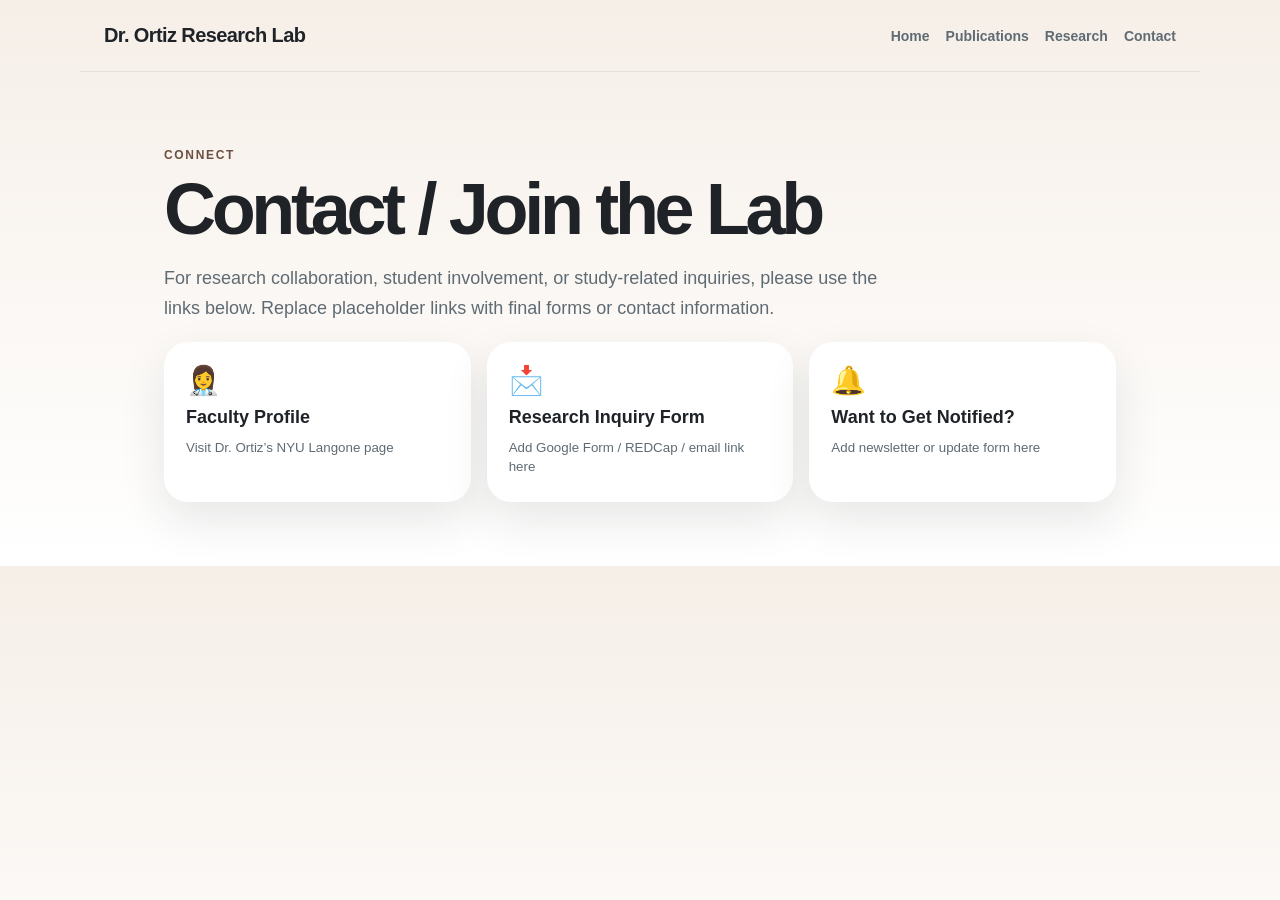
==== contact.html @ 75bac5b7 "Add files via upload" ====
<!DOCTYPE html>
<html lang="en">
<head>
  <meta charset="UTF-8" />
  <meta name="viewport" content="width=device-width, initial-scale=1.0" />
  <title>Contact | Dr. Ortiz Research Lab</title>
  <link rel="stylesheet" href="style.css" />
</head>
<body>
  <nav class="nav inner-nav">
    <a class="brand" href="index.html">Dr. Ortiz Research Lab</a>
    <div class="nav-links">
      <a href="index.html">Home</a>
      <a href="publications.html">Publications</a>
      <a href="research.html">Research</a>
      <a href="contact.html">Contact</a>
    </div>
  </nav>

  <main class="page-container">
    <p class="section-label">Connect</p>
    <h1>Contact / Join the Lab</h1>
    <p class="page-intro">For research collaboration, student involvement, or study-related inquiries, please use the links below. Replace placeholder links with final forms or contact information.</p>

    <div class="link-grid single">
      <a class="link-card" href="https://med.nyu.edu/faculty/robin-ortiz" target="_blank"><span>👩‍⚕️</span><strong>Faculty Profile</strong><small>Visit Dr. Ortiz’s NYU Langone page</small></a>
      <a class="link-card" href="#"><span>📩</span><strong>Research Inquiry Form</strong><small>Add Google Form / REDCap / email link here</small></a>
      <a class="link-card" href="#"><span>🔔</span><strong>Want to Get Notified?</strong><small>Add newsletter or update form here</small></a>
    </div>
  </main>
</body>
</html>
---- style.css ----
:root{
  --cream:#f6efe8;
  --white:#ffffff;
  --ink:#1f2328;
  --muted:#5f6b73;
  --brown:#6b4f3f;
  --accent:#57068c;
  --shadow:0 18px 45px rgba(31,35,40,.10);
}
*{box-sizing:border-box}
body{margin:0;font-family:Arial,Helvetica,sans-serif;background:linear-gradient(180deg,var(--cream),#fff);color:var(--ink)}
a{color:inherit}
.nav{max-width:1120px;margin:0 auto;padding:24px;display:flex;align-items:center;justify-content:space-between;gap:18px}
.inner-nav{border-bottom:1px solid rgba(31,35,40,.08)}
.brand{text-decoration:none;font-weight:800;letter-spacing:-.03em;font-size:20px}
.nav-links{display:flex;gap:16px;flex-wrap:wrap}
.nav-links a{text-decoration:none;color:var(--muted);font-weight:700;font-size:14px}
.nav-links a:hover{color:var(--accent)}
.hero{min-height:88vh;background:radial-gradient(circle at top left,rgba(87,6,140,.16),transparent 38%),linear-gradient(180deg,var(--cream),#fff)}
.hero-content{max-width:1120px;margin:0 auto;padding:54px 24px 80px;display:grid;grid-template-columns:1.15fr .85fr;gap:42px;align-items:center}
.eyebrow,.section-label{text-transform:uppercase;letter-spacing:.14em;color:var(--brown);font-weight:800;font-size:12px}
h1{font-size:clamp(38px,6vw,72px);line-height:.98;letter-spacing:-.06em;margin:12px 0 18px}
.intro,.page-intro{font-size:18px;line-height:1.7;color:var(--muted);max-width:720px}
.hero-buttons{display:flex;gap:14px;flex-wrap:wrap;margin-top:30px}
.primary-button,.secondary-button{padding:14px 20px;border-radius:999px;text-decoration:none;font-weight:800;display:inline-block}
.primary-button{background:var(--ink);color:white}.secondary-button{background:white;color:var(--ink);box-shadow:var(--shadow)}
.hero-card{background:rgba(255,255,255,.72);backdrop-filter:blur(12px);border:1px solid rgba(255,255,255,.7);border-radius:34px;padding:22px;box-shadow:var(--shadow);text-align:center}
.hero-card img{width:100%;aspect-ratio:1/1.05;object-fit:cover;border-radius:28px;display:block}.hero-card h2{margin:20px 0 8px}.hero-card p{color:var(--muted);line-height:1.55}
.section,.page-container{max-width:1000px;margin:0 auto;padding:64px 24px}.section h2{font-size:40px;letter-spacing:-.04em;margin:10px 0 24px}
.link-grid{display:grid;grid-template-columns:repeat(4,1fr);gap:16px}.link-grid.single{grid-template-columns:repeat(3,1fr)}
.link-card{background:white;text-decoration:none;border-radius:24px;padding:22px;box-shadow:var(--shadow);transition:.2s;min-height:160px;display:flex;flex-direction:column;gap:10px}.link-card:hover,.paper:hover,.research-card:hover{transform:translateY(-4px)}.link-card span{font-size:28px}.link-card strong{font-size:18px}.link-card small{color:var(--muted);line-height:1.45}
.paper-list{display:grid;gap:18px;margin-top:34px}.paper{display:block;text-decoration:none;background:white;border-radius:24px;padding:24px;box-shadow:var(--shadow);transition:.2s}.paper h2{font-size:22px;margin:0 0 10px;line-height:1.35}.paper p{color:var(--brown);font-weight:800;margin:0}.back-link{display:inline-block;margin-top:32px;text-decoration:none;color:var(--brown);font-weight:800}
.research-grid{display:grid;grid-template-columns:repeat(2,1fr);gap:18px;margin-top:34px}.research-card{background:white;border-radius:24px;padding:26px;box-shadow:var(--shadow);transition:.2s}.research-card h2{margin-top:0}.research-card p{color:var(--muted);line-height:1.65}
footer{text-align:center;color:var(--muted);padding:36px 24px}
@media(max-width:820px){.hero-content{grid-template-columns:1fr}.link-grid,.link-grid.single,.research-grid{grid-template-columns:1fr}.nav{align-items:flex-start;flex-direction:column}h1{font-size:42px}}
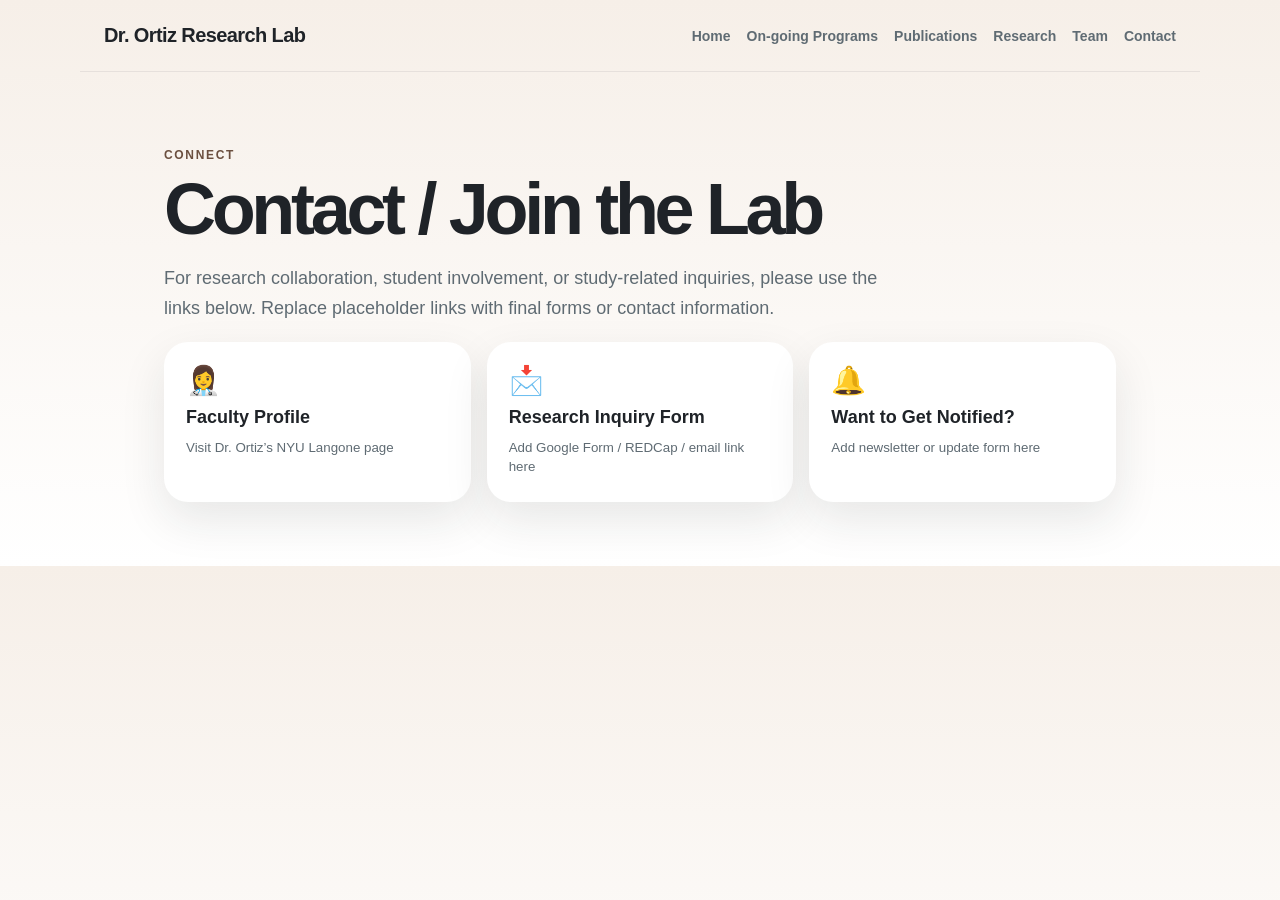
==== commit 229965ec: "Add files via upload" ====
--- a/contact.html
+++ b/contact.html
@@ -11,8 +11,10 @@
     <a class="brand" href="index.html">Dr. Ortiz Research Lab</a>
     <div class="nav-links">
       <a href="index.html">Home</a>
+      <a href="programs.html">On-going Programs</a>
       <a href="publications.html">Publications</a>
       <a href="research.html">Research</a>
+      <a href="team.html">Team</a>
       <a href="contact.html">Contact</a>
     </div>
   </nav>
--- a/style.css
+++ b/style.css
@@ -33,3 +33,5 @@
 .research-grid{display:grid;grid-template-columns:repeat(2,1fr);gap:18px;margin-top:34px}.research-card{background:white;border-radius:24px;padding:26px;box-shadow:var(--shadow);transition:.2s}.research-card h2{margin-top:0}.research-card p{color:var(--muted);line-height:1.65}
 footer{text-align:center;color:var(--muted);padding:36px 24px}
 @media(max-width:820px){.hero-content{grid-template-columns:1fr}.link-grid,.link-grid.single,.research-grid{grid-template-columns:1fr}.nav{align-items:flex-start;flex-direction:column}h1{font-size:42px}}
+.team-grid{display:grid;gap:18px;margin-top:34px}.team-card{background:white;border-radius:24px;padding:24px;box-shadow:var(--shadow);transition:.2s}.team-card:hover{transform:translateY(-4px)}.featured-team{display:grid;grid-template-columns:180px 1fr;gap:24px;align-items:center}.featured-team img{width:180px;height:180px;object-fit:cover;border-radius:24px}.team-card h2{margin:0 0 8px}.team-card p{color:var(--muted);line-height:1.65}.role{color:var(--brown)!important;font-weight:800;margin:0 0 8px}.team-card a{color:var(--accent);font-weight:800;text-decoration:none}.avatar-placeholder{width:82px;height:82px;border-radius:50%;background:rgba(87,6,140,.10);color:var(--accent);display:flex;align-items:center;justify-content:center;font-weight:900;font-size:22px;margin-bottom:16px}
+@media(max-width:820px){.featured-team{grid-template-columns:1fr}.featured-team img{width:100%;height:auto;aspect-ratio:1/1;}}
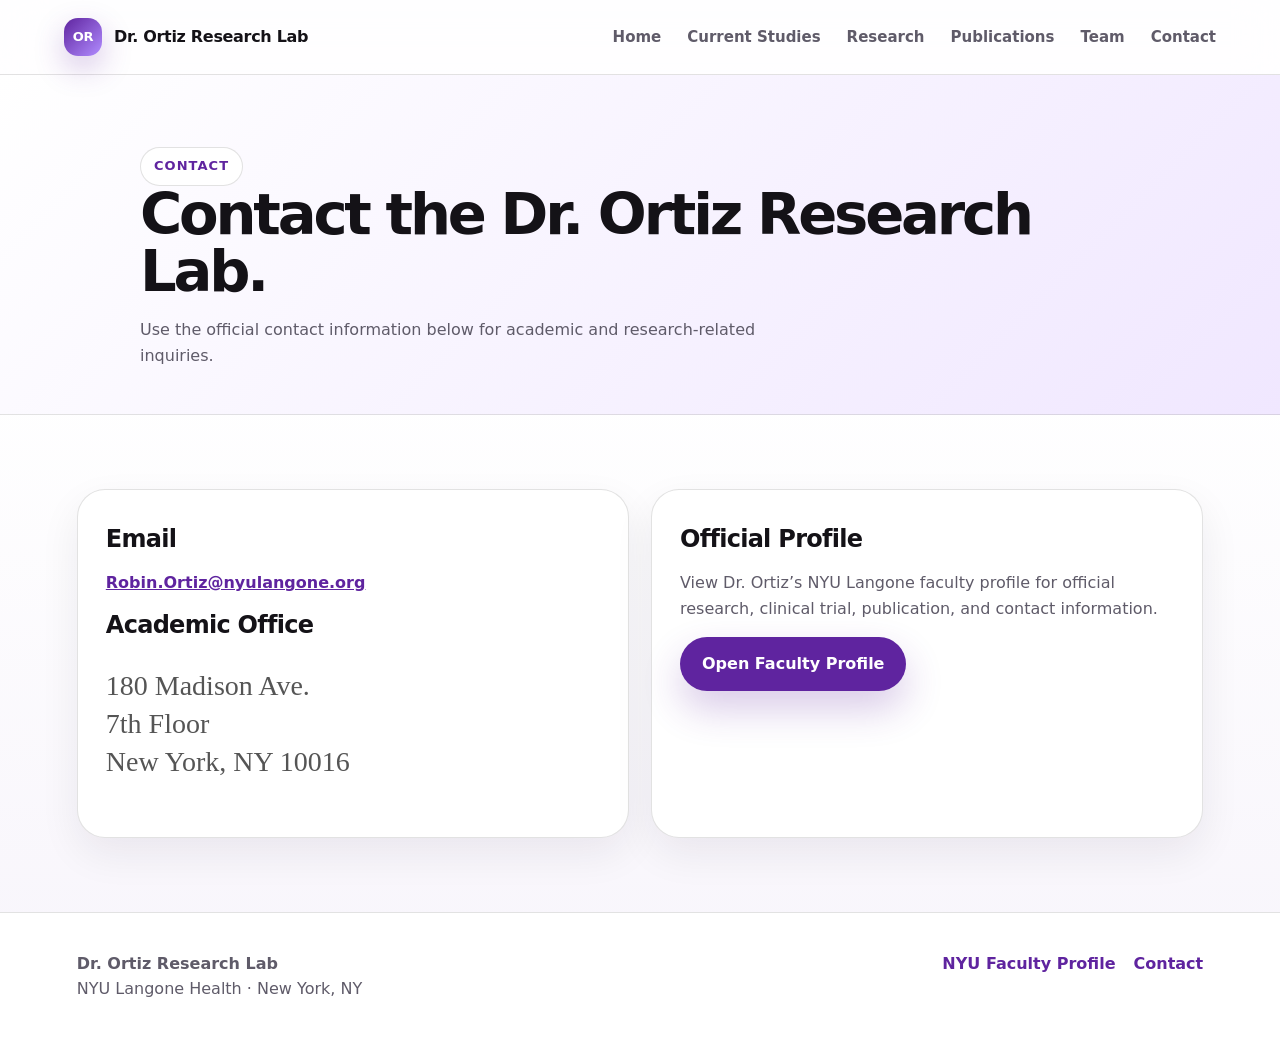
==== commit f8e6e12e: "Add files via upload" ====
--- a/contact.html
+++ b/contact.html
@@ -1,34 +1,29 @@
-<!DOCTYPE html>
-<html lang="en">
-<head>
-  <meta charset="UTF-8" />
-  <meta name="viewport" content="width=device-width, initial-scale=1.0" />
-  <title>Contact | Dr. Ortiz Research Lab</title>
-  <link rel="stylesheet" href="style.css" />
-</head>
-<body>
-  <nav class="nav inner-nav">
-    <a class="brand" href="index.html">Dr. Ortiz Research Lab</a>
-    <div class="nav-links">
-      <a href="index.html">Home</a>
-      <a href="programs.html">On-going Programs</a>
-      <a href="publications.html">Publications</a>
-      <a href="research.html">Research</a>
-      <a href="team.html">Team</a>
-      <a href="contact.html">Contact</a>
-    </div>
+<!doctype html><html lang="en"><head><meta charset="utf-8"><meta name="viewport" content="width=device-width,initial-scale=1"><title>Contact | Dr. Ortiz Research Lab</title><link rel="stylesheet" href="style.css"></head><body>
+<header class="site-header" id="top">
+  <a class="brand" href="index.html" aria-label="Dr. Ortiz Research Lab home">
+    <span class="brand-mark">OR</span>
+    <span>Dr. Ortiz Research Lab</span>
+  </a>
+  <button class="nav-toggle" aria-label="Open navigation" onclick="document.body.classList.toggle('nav-open')">☰</button>
+  <nav class="nav-links">
+    <a href="index.html">Home</a>
+    <a href="current-studies.html">Current Studies</a>
+    <a href="research.html">Research</a>
+    <a href="publications.html">Publications</a>
+    <a href="team.html">Team</a>
+    <a href="contact.html">Contact</a>
   </nav>
-
-  <main class="page-container">
-    <p class="section-label">Connect</p>
-    <h1>Contact / Join the Lab</h1>
-    <p class="page-intro">For research collaboration, student involvement, or study-related inquiries, please use the links below. Replace placeholder links with final forms or contact information.</p>
-
-    <div class="link-grid single">
-      <a class="link-card" href="https://med.nyu.edu/faculty/robin-ortiz" target="_blank"><span>👩‍⚕️</span><strong>Faculty Profile</strong><small>Visit Dr. Ortiz’s NYU Langone page</small></a>
-      <a class="link-card" href="#"><span>📩</span><strong>Research Inquiry Form</strong><small>Add Google Form / REDCap / email link here</small></a>
-      <a class="link-card" href="#"><span>🔔</span><strong>Want to Get Notified?</strong><small>Add newsletter or update form here</small></a>
-    </div>
-  </main>
-</body>
-</html>
+</header>
+<section class="page-hero"><div class="page-title"><span class="eyebrow">Contact</span><h1>Contact the Dr. Ortiz Research Lab.</h1><p>Use the official contact information below for academic and research-related inquiries.</p></div></section><section class="section"><div class="wrap"><div class="grid two"><div class="card contact-card"><h3>Email</h3><p><a href="mailto:Robin.Ortiz@nyulangone.org">Robin.Ortiz@nyulangone.org</a></p><h3>Academic Office</h3><p class="serif" style="font-size:28px;line-height:1.35;color:#555">180 Madison Ave.<br>7th Floor<br>New York, NY 10016</p></div><div class="card"><h3>Official Profile</h3><p>View Dr. Ortiz’s NYU Langone faculty profile for official research, clinical trial, publication, and contact information.</p><a class="btn primary" href="https://med.nyu.edu/faculty/robin-ortiz" target="_blank" rel="noopener">Open Faculty Profile</a></div></div></div></section>
+<footer class="site-footer">
+  <div>
+    <strong>Dr. Ortiz Research Lab</strong><br>
+    NYU Langone Health · New York, NY
+  </div>
+  <div class="footer-links">
+    <a href="https://med.nyu.edu/faculty/robin-ortiz" target="_blank" rel="noopener">NYU Faculty Profile</a>
+    <a href="contact.html">Contact</a>
+  </div>
+</footer>
+<script src="script.js"></script>
+</body></html>
--- a/style.css
+++ b/style.css
@@ -1,37 +1,8 @@
+
 :root{
-  --cream:#f6efe8;
-  --white:#ffffff;
-  --ink:#1f2328;
-  --muted:#5f6b73;
-  --brown:#6b4f3f;
-  --accent:#57068c;
-  --shadow:0 18px 45px rgba(31,35,40,.10);
+  --ink:#141217; --muted:#5f5b69; --soft:#f7f4fb; --card:#ffffff; --purple:#5f249f;
+  --purple-2:#7b3fc7; --violet:#eadfff; --plum:#30124f; --red:#e53935; --gold:#f7c948;
+  --line:rgba(20,18,23,.12); --shadow:0 24px 70px rgba(42,18,71,.13); --radius:28px;
 }
-*{box-sizing:border-box}
-body{margin:0;font-family:Arial,Helvetica,sans-serif;background:linear-gradient(180deg,var(--cream),#fff);color:var(--ink)}
-a{color:inherit}
-.nav{max-width:1120px;margin:0 auto;padding:24px;display:flex;align-items:center;justify-content:space-between;gap:18px}
-.inner-nav{border-bottom:1px solid rgba(31,35,40,.08)}
-.brand{text-decoration:none;font-weight:800;letter-spacing:-.03em;font-size:20px}
-.nav-links{display:flex;gap:16px;flex-wrap:wrap}
-.nav-links a{text-decoration:none;color:var(--muted);font-weight:700;font-size:14px}
-.nav-links a:hover{color:var(--accent)}
-.hero{min-height:88vh;background:radial-gradient(circle at top left,rgba(87,6,140,.16),transparent 38%),linear-gradient(180deg,var(--cream),#fff)}
-.hero-content{max-width:1120px;margin:0 auto;padding:54px 24px 80px;display:grid;grid-template-columns:1.15fr .85fr;gap:42px;align-items:center}
-.eyebrow,.section-label{text-transform:uppercase;letter-spacing:.14em;color:var(--brown);font-weight:800;font-size:12px}
-h1{font-size:clamp(38px,6vw,72px);line-height:.98;letter-spacing:-.06em;margin:12px 0 18px}
-.intro,.page-intro{font-size:18px;line-height:1.7;color:var(--muted);max-width:720px}
-.hero-buttons{display:flex;gap:14px;flex-wrap:wrap;margin-top:30px}
-.primary-button,.secondary-button{padding:14px 20px;border-radius:999px;text-decoration:none;font-weight:800;display:inline-block}
-.primary-button{background:var(--ink);color:white}.secondary-button{background:white;color:var(--ink);box-shadow:var(--shadow)}
-.hero-card{background:rgba(255,255,255,.72);backdrop-filter:blur(12px);border:1px solid rgba(255,255,255,.7);border-radius:34px;padding:22px;box-shadow:var(--shadow);text-align:center}
-.hero-card img{width:100%;aspect-ratio:1/1.05;object-fit:cover;border-radius:28px;display:block}.hero-card h2{margin:20px 0 8px}.hero-card p{color:var(--muted);line-height:1.55}
-.section,.page-container{max-width:1000px;margin:0 auto;padding:64px 24px}.section h2{font-size:40px;letter-spacing:-.04em;margin:10px 0 24px}
-.link-grid{display:grid;grid-template-columns:repeat(4,1fr);gap:16px}.link-grid.single{grid-template-columns:repeat(3,1fr)}
-.link-card{background:white;text-decoration:none;border-radius:24px;padding:22px;box-shadow:var(--shadow);transition:.2s;min-height:160px;display:flex;flex-direction:column;gap:10px}.link-card:hover,.paper:hover,.research-card:hover{transform:translateY(-4px)}.link-card span{font-size:28px}.link-card strong{font-size:18px}.link-card small{color:var(--muted);line-height:1.45}
-.paper-list{display:grid;gap:18px;margin-top:34px}.paper{display:block;text-decoration:none;background:white;border-radius:24px;padding:24px;box-shadow:var(--shadow);transition:.2s}.paper h2{font-size:22px;margin:0 0 10px;line-height:1.35}.paper p{color:var(--brown);font-weight:800;margin:0}.back-link{display:inline-block;margin-top:32px;text-decoration:none;color:var(--brown);font-weight:800}
-.research-grid{display:grid;grid-template-columns:repeat(2,1fr);gap:18px;margin-top:34px}.research-card{background:white;border-radius:24px;padding:26px;box-shadow:var(--shadow);transition:.2s}.research-card h2{margin-top:0}.research-card p{color:var(--muted);line-height:1.65}
-footer{text-align:center;color:var(--muted);padding:36px 24px}
-@media(max-width:820px){.hero-content{grid-template-columns:1fr}.link-grid,.link-grid.single,.research-grid{grid-template-columns:1fr}.nav{align-items:flex-start;flex-direction:column}h1{font-size:42px}}
-.team-grid{display:grid;gap:18px;margin-top:34px}.team-card{background:white;border-radius:24px;padding:24px;box-shadow:var(--shadow);transition:.2s}.team-card:hover{transform:translateY(-4px)}.featured-team{display:grid;grid-template-columns:180px 1fr;gap:24px;align-items:center}.featured-team img{width:180px;height:180px;object-fit:cover;border-radius:24px}.team-card h2{margin:0 0 8px}.team-card p{color:var(--muted);line-height:1.65}.role{color:var(--brown)!important;font-weight:800;margin:0 0 8px}.team-card a{color:var(--accent);font-weight:800;text-decoration:none}.avatar-placeholder{width:82px;height:82px;border-radius:50%;background:rgba(87,6,140,.10);color:var(--accent);display:flex;align-items:center;justify-content:center;font-weight:900;font-size:22px;margin-bottom:16px}
-@media(max-width:820px){.featured-team{grid-template-columns:1fr}.featured-team img{width:100%;height:auto;aspect-ratio:1/1;}}
+*{box-sizing:border-box} html{scroll-behavior:smooth} body{margin:0;font-family:Inter, ui-sans-serif, system-ui, -apple-system, BlinkMacSystemFont, "Segoe UI", sans-serif;color:var(--ink);background:linear-gradient(180deg,#faf8ff 0%,#fff 36%,#f7f4fb 100%);line-height:1.6}.serif{font-family:Georgia, 'Times New Roman', serif}.site-header{position:sticky;top:0;z-index:50;display:flex;align-items:center;justify-content:space-between;padding:18px clamp(20px,5vw,72px);background:rgba(255,255,255,.82);backdrop-filter:blur(20px);border-bottom:1px solid var(--line)}.brand{display:flex;align-items:center;gap:12px;color:var(--ink);text-decoration:none;font-weight:800;letter-spacing:-.02em}.brand-mark{display:grid;place-items:center;width:38px;height:38px;border-radius:14px;background:linear-gradient(135deg,var(--purple),#b18cff);color:white;font-size:13px;box-shadow:0 12px 30px rgba(95,36,159,.25)}.nav-links{display:flex;gap:26px;align-items:center}.nav-links a{color:var(--muted);text-decoration:none;font-weight:700;font-size:15px}.nav-links a:hover{color:var(--purple)}.nav-toggle{display:none;border:0;background:var(--soft);border-radius:12px;padding:9px 12px;font-size:20px}.hero{position:relative;overflow:hidden;padding:90px clamp(22px,6vw,84px) 70px}.hero:before{content:"";position:absolute;inset:-25% -10% auto auto;width:580px;height:580px;background:radial-gradient(circle,#e8d8ff 0,#fff0 68%);z-index:-1}.hero-grid{max-width:1180px;margin:auto;display:grid;grid-template-columns:1.05fr .95fr;gap:54px;align-items:center}.eyebrow{display:inline-flex;align-items:center;gap:8px;padding:8px 13px;border:1px solid var(--line);border-radius:999px;background:#fff;color:var(--purple);font-weight:800;font-size:13px;text-transform:uppercase;letter-spacing:.08em}.hero h1{font-size:clamp(44px,7vw,86px);line-height:.95;margin:22px 0;letter-spacing:-.065em}.hero p.lead{font-size:clamp(18px,2vw,23px);color:var(--muted);max-width:760px}.hero-actions{display:flex;gap:14px;flex-wrap:wrap;margin-top:30px}.btn{display:inline-flex;align-items:center;justify-content:center;gap:10px;border:0;border-radius:999px;padding:14px 22px;font-weight:800;text-decoration:none;cursor:pointer;transition:.2s ease}.btn.primary{background:var(--purple);color:white;box-shadow:0 18px 38px rgba(95,36,159,.24)}.btn.secondary{background:#fff;color:var(--purple);border:1px solid var(--line)}.btn:hover{transform:translateY(-2px)}.portrait-card{position:relative;max-width:470px;margin:auto;padding:16px;border-radius:38px;background:linear-gradient(135deg,#fff,#f0e8ff);box-shadow:var(--shadow)}.portrait-card img{width:100%;border-radius:28px;display:block;aspect-ratio:4/5;object-fit:cover}.floating-note{position:absolute;right:-20px;bottom:38px;background:#fff;border:1px solid var(--line);border-radius:22px;padding:18px 20px;box-shadow:0 20px 50px rgba(0,0,0,.14);max-width:260px}.section{padding:74px clamp(22px,6vw,84px)}.section.alt{background:rgba(255,255,255,.65)}.wrap{max-width:1180px;margin:auto}.section-head{display:flex;justify-content:space-between;gap:28px;align-items:end;margin-bottom:28px}.section-head h2,.page-title h1{font-size:clamp(34px,4.5vw,58px);letter-spacing:-.055em;line-height:1;margin:0}.section-head p,.page-title p{color:var(--muted);max-width:680px}.grid{display:grid;gap:22px}.grid.three{grid-template-columns:repeat(3,1fr)}.grid.two{grid-template-columns:repeat(2,1fr)}.card{background:var(--card);border:1px solid var(--line);border-radius:var(--radius);padding:28px;box-shadow:0 16px 40px rgba(32,18,48,.07)}.card h3{font-size:24px;line-height:1.16;margin:8px 0 10px;letter-spacing:-.03em}.card p{color:var(--muted)}.icon{font-size:28px;width:54px;height:54px;border-radius:18px;background:var(--soft);display:grid;place-items:center}.page-hero{padding:72px clamp(22px,6vw,84px) 30px;background:linear-gradient(135deg,#fff 0%,#f0e7ff 100%);border-bottom:1px solid var(--line)}.page-title{max-width:1000px;margin:auto}.study-list{display:grid;gap:28px}.study-card{display:grid;grid-template-columns:1fr 360px;gap:28px;align-items:start;background:#fff;border:1px solid var(--line);border-radius:32px;padding:30px;box-shadow:var(--shadow);scroll-margin-top:100px}.study-number{font-weight:900;color:var(--purple);font-size:13px;text-transform:uppercase;letter-spacing:.09em}.study-card h2{font-size:clamp(26px,3vw,40px);line-height:1.08;letter-spacing:-.045em;margin:10px 0 16px}.study-intro{color:var(--muted);font-size:17px}.resource-block{margin-top:22px;padding-top:22px;border-top:1px solid var(--line)}.resource-block h3{margin:0 0 12px;font-size:17px;text-transform:uppercase;letter-spacing:.09em;color:var(--plum)}.flyer-gallery{display:grid;grid-template-columns:repeat(2,minmax(0,1fr));gap:12px}.flyer-gallery.one{grid-template-columns:1fr}.flyer-img{width:100%;border-radius:18px;border:1px solid var(--line);background:#fff;box-shadow:0 14px 30px rgba(0,0,0,.08)}.side-panel{position:sticky;top:96px;background:linear-gradient(180deg,#f7f3ff,#fff);border:1px solid var(--line);border-radius:28px;padding:22px}.qr-img{width:100%;max-width:240px;display:block;margin:0 auto 18px;border-radius:14px;background:#fff;border:10px solid #fff;box-shadow:0 12px 28px rgba(0,0,0,.08)}.access-code{display:flex;align-items:center;justify-content:space-between;gap:10px;background:#fff;border:1px dashed rgba(95,36,159,.45);border-radius:18px;padding:14px 16px;font-weight:900;color:var(--purple);letter-spacing:.04em}.copy{border:0;border-radius:999px;background:var(--violet);color:var(--purple);font-weight:900;padding:8px 12px;cursor:pointer}.empty-note{font-size:14px;color:var(--muted);font-style:italic}.pub{display:block;text-decoration:none;color:var(--ink);background:#fff;border:1px solid var(--line);border-radius:24px;padding:24px;transition:.2s}.pub:hover{transform:translateY(-3px);box-shadow:0 18px 45px rgba(32,18,48,.1)}.pub small{color:var(--purple);font-weight:900;text-transform:uppercase;letter-spacing:.08em}.team-photo{width:160px;height:160px;border-radius:40px;object-fit:cover}.contact-card a{color:var(--purple);font-weight:900}.site-footer{display:flex;justify-content:space-between;gap:20px;padding:38px clamp(22px,6vw,84px);border-top:1px solid var(--line);background:#fff;color:var(--muted)}.footer-links{display:flex;gap:18px;flex-wrap:wrap}.footer-links a{color:var(--purple);font-weight:800;text-decoration:none}.pill-row{display:flex;gap:10px;flex-wrap:wrap;margin-top:18px}.pill{padding:8px 12px;border-radius:999px;background:#fff;border:1px solid var(--line);color:var(--purple);font-weight:800;font-size:13px}.mini-list{list-style:none;padding:0;margin:0;display:grid;gap:10px}.mini-list li{padding-left:24px;position:relative;color:var(--muted)}.mini-list li:before{content:"•";position:absolute;left:0;color:var(--purple);font-weight:900}.notice{border-left:4px solid var(--purple);background:#fff;padding:16px 18px;border-radius:16px;color:var(--muted)}
+@media (max-width:900px){.hero-grid,.study-card,.grid.two,.grid.three{grid-template-columns:1fr}.floating-note{position:static;margin-top:14px}.side-panel{position:static}.section-head{display:block}.site-footer{display:block}.footer-links{margin-top:14px}.nav-toggle{display:block}.nav-links{position:fixed;top:74px;left:16px;right:16px;display:none;flex-direction:column;background:#fff;border:1px solid var(--line);border-radius:22px;padding:20px;box-shadow:var(--shadow)}body.nav-open .nav-links{display:flex}.study-card{padding:20px}.flyer-gallery{grid-template-columns:1fr}.hero{padding-top:54px}}
